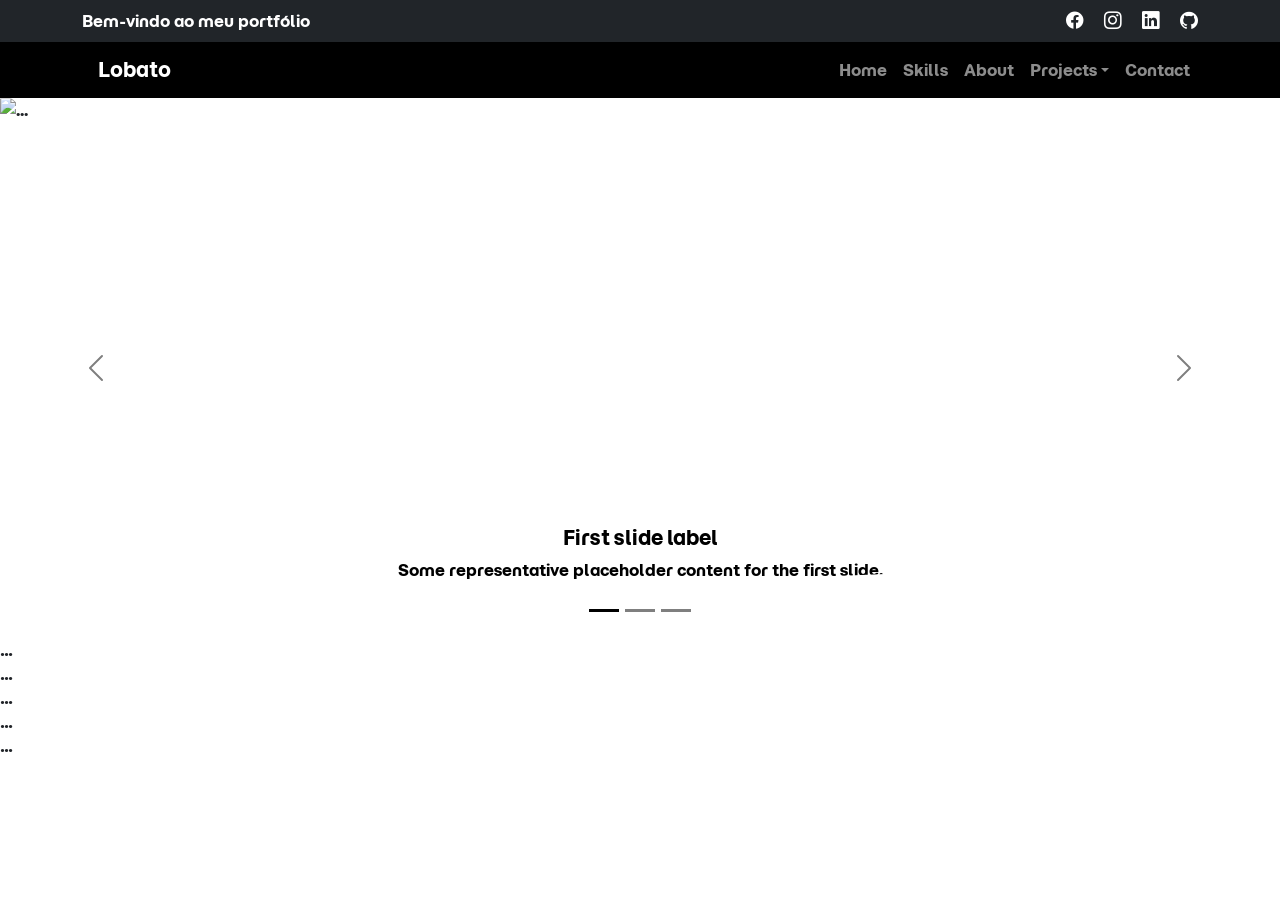
==== index(1).html @ 443a3e99 "melhoramento site" ====
<!doctype html>
<html lang="en">
  <head>
    <title>My Portfolio</title>
    <!-- Required meta tags -->
    <meta charset="utf-8" />
    <meta
      name="viewport"
      content="width=device-width, initial-scale=1, shrink-to-fit=no"
    />

    <!-- Bootstrap CSS -->
    <link
      href="https://cdn.jsdelivr.net/npm/bootstrap@5.3.3/dist/css/bootstrap.min.css"
      rel="stylesheet"
      integrity="sha384-QWTKZyjpPEjISv5WaRU9OFeRpok6YctnYmDr5pNlyT2bRjXh0JMhjY6hW+ALEwIH"
      crossorigin="anonymous"
    />

    <!-- Bootstrap Icons -->
    <link
      rel="stylesheet"
      href="https://cdn.jsdelivr.net/npm/bootstrap-icons@1.11.3/font/bootstrap-icons.min.css"
    />

    <!-- Google Fonts CSS -->
    <link rel="preconnect" href="https://fonts.googleapis.com" />
    <link rel="preconnect" href="https://fonts.gstatic.com" crossorigin />
    <link
      href="https://fonts.googleapis.com/css2?family=Momo+Trust+Display&display=swap"
      rel="stylesheet"
    />

    <!-- Main CSS -->
    <link rel="stylesheet" href="css/main.css" />
  </head>
  <body>
    <header id="topo">
      <!-- barra de topo + navbar -->
      <div class="top-bar bg-dark text-white py-2">
        <div
          class="container d-flex flex-column flex-md-row justify-content-between align-items-center"
        >
          <span>Bem-vindo ao meu portfólio</span>

          <div class="social">
            <a href="#" class="text-white me-3"
              ><i class="bi bi-facebook"></i
            ></a>
            <a href="#" class="text-white me-3"
              ><i class="bi bi-instagram"></i
            ></a>
            <a href="#" class="text-white me-3"
              ><i class="bi bi-linkedin"></i
            ></a>
            <a href="#" class="text-white"><i class="bi bi-github"></i></a>
          </div>
        </div>
      </div>
      <nav class="navbar navbar-expand-lg navbar-dark bg-black">
        <div class="container">
          <!-- Nome à esquerda -->
          <a class="navbar-brand px-3" href="#top">Lobato</a>

          <!-- Botão das 3 linhas (só aparece abaixo de 992px) -->
          <button
            class="navbar-toggler"
            type="button"
            data-bs-toggle="collapse"
            data-bs-target="#menu"
            aria-controls="menu"
            aria-expanded="false"
            aria-label="Abrir menu"
          >
            <div class="bar1"></div>
            <div class="bar2"></div>
            <div class="bar3"></div>
          </button>

          <!-- Entradas do menu -->
          <div class="collapse navbar-collapse" id="menu">
            <ul class="navbar-nav ms-auto">
              <li class="nav-item"><a class="nav-link" href="#top">Home</a></li>
              <li class="nav-item">
                <a class="nav-link" href="#skills">Skills</a>
              </li>
              <li class="nav-item">
                <a class="nav-link" href="#about">About</a>
              </li>

              <!-- Entrada com submenu -->
              <li class="nav-item dropdown">
                <a
                  class="nav-link dropdown-toggle"
                  href="#"
                  role="button"
                  data-bs-toggle="dropdown"
                  aria-expanded="false"
                  >Projects</a
                >
                <ul class="dropdown-menu dropdown-menu-dark">
                  <li><a class="dropdown-item" href="#projects">Web</a></li>
                  <li><a class="dropdown-item" href="#projects">Design</a></li>
                  <li>
                    <a class="dropdown-item" href="#projects">Fotografia</a>
                  </li>
                </ul>
              </li>

              <li class="nav-item">
                <a class="nav-link" href="#contact">Contact</a>
              </li>
            </ul>
          </div>
        </div>
      </nav>
    </header>
    <main>
      <div id="carouselExampleDark" class="carousel carousel-dark slide">
        <div class="carousel-indicators">
          <button
            type="button"
            data-bs-target="#carouselExampleDark"
            data-bs-slide-to="0"
            class="active"
            aria-current="true"
            aria-label="Slide 1"
          ></button>
          <button
            type="button"
            data-bs-target="#carouselExampleDark"
            data-bs-slide-to="1"
            aria-label="Slide 2"
          ></button>
          <button
            type="button"
            data-bs-target="#carouselExampleDark"
            data-bs-slide-to="2"
            aria-label="Slide 3"
          ></button>
        </div>
        <div class="carousel-inner">
          <div class="carousel-item active" data-bs-interval="10000">
            <img src="..." class="d-block w-100" alt="..." />
            <div class="carousel-caption d-none d-md-block">
              <h5>First slide label</h5>
              <p>
                Some representative placeholder content for the first slide.
              </p>
            </div>
          </div>
          <div class="carousel-item" data-bs-interval="2000">
            <img src="..." class="d-block w-100" alt="..." />
            <div class="carousel-caption d-none d-md-block">
              <h5>Second slide label</h5>
              <p>
                Some representative placeholder content for the second slide.
              </p>
            </div>
          </div>
          <div class="carousel-item">
            <img src="..." class="d-block w-100" alt="..." />
            <div class="carousel-caption d-none d-md-block">
              <h5>Third slide label</h5>
              <p>
                Some representative placeholder content for the third slide.
              </p>
            </div>
          </div>
        </div>
        <button
          class="carousel-control-prev"
          type="button"
          data-bs-target="#carouselExampleDark"
          data-bs-slide="prev"
        >
          <span class="carousel-control-prev-icon" aria-hidden="true"></span>
          <span class="visually-hidden">Previous</span>
        </button>
        <button
          class="carousel-control-next"
          type="button"
          data-bs-target="#carouselExampleDark"
          data-bs-slide="next"
        >
          <span class="carousel-control-next-icon" aria-hidden="true"></span>
          <span class="visually-hidden">Next</span>
        </button>
      </div> 
      <section id="skills">…</section>
      <section id="about">…</section>
      <section id="projects">…</section>
      <section id="contact">…</section>
    </main>
    <footer>…</footer>

    <script
      src="https://cdn.jsdelivr.net/npm/bootstrap@5.3.3/dist/js/bootstrap.bundle.min.js"
      integrity="sha384-YvpcrYf0tY3lHB60NNkmXc5s9fDVZLESaAA55NDzOxhy9GkcIdslK1eN7N6jIeHz"
      crossorigin="anonymous"
    ></script>

    <script>
      document.addEventListener("DOMContentLoaded", function () {
        const navbarToggler = document.querySelector(".navbar-toggler");

        if (navbarToggler) {
          navbarToggler.addEventListener("click", function () {
            navbarToggler.classList.toggle("change");
          });
        }
      });
    </script>
  </body>
</html>
---- css/main.css ----
body {
  font-family: "Momo Trust Display", sans-serif;
}

/*animacao barra para 992px*/
.bar1,
.bar2,
.bar3 {
  width: 23px;
  height: 2px;
  margin: 5px;
  background: #2a9134;
  transition: all 0.5s ease;
}

.change .bar1 {
  transform: rotate(-45deg) translate(-5px, 6px);
}

.change .bar2 {
  opacity: 0;
}

.change .bar3 {
  transform: rotate(45deg) translate(-5px, -8px);
}

/*icones redes sociais*/
.social a {
  font-size: 1.1rem;
  transition: color 0.3s; /* CSS3: transição suave */
}

.social a:hover {
  color: #2a9134 !important; /* !important porque o text-white do Bootstrap também usa !important */
}

/*carrossel*/
.carousel-item {
  min-height: 60vh;
  clip-path: polygon(0 0, 100% 0, 100% 85%, 0 95%);
}
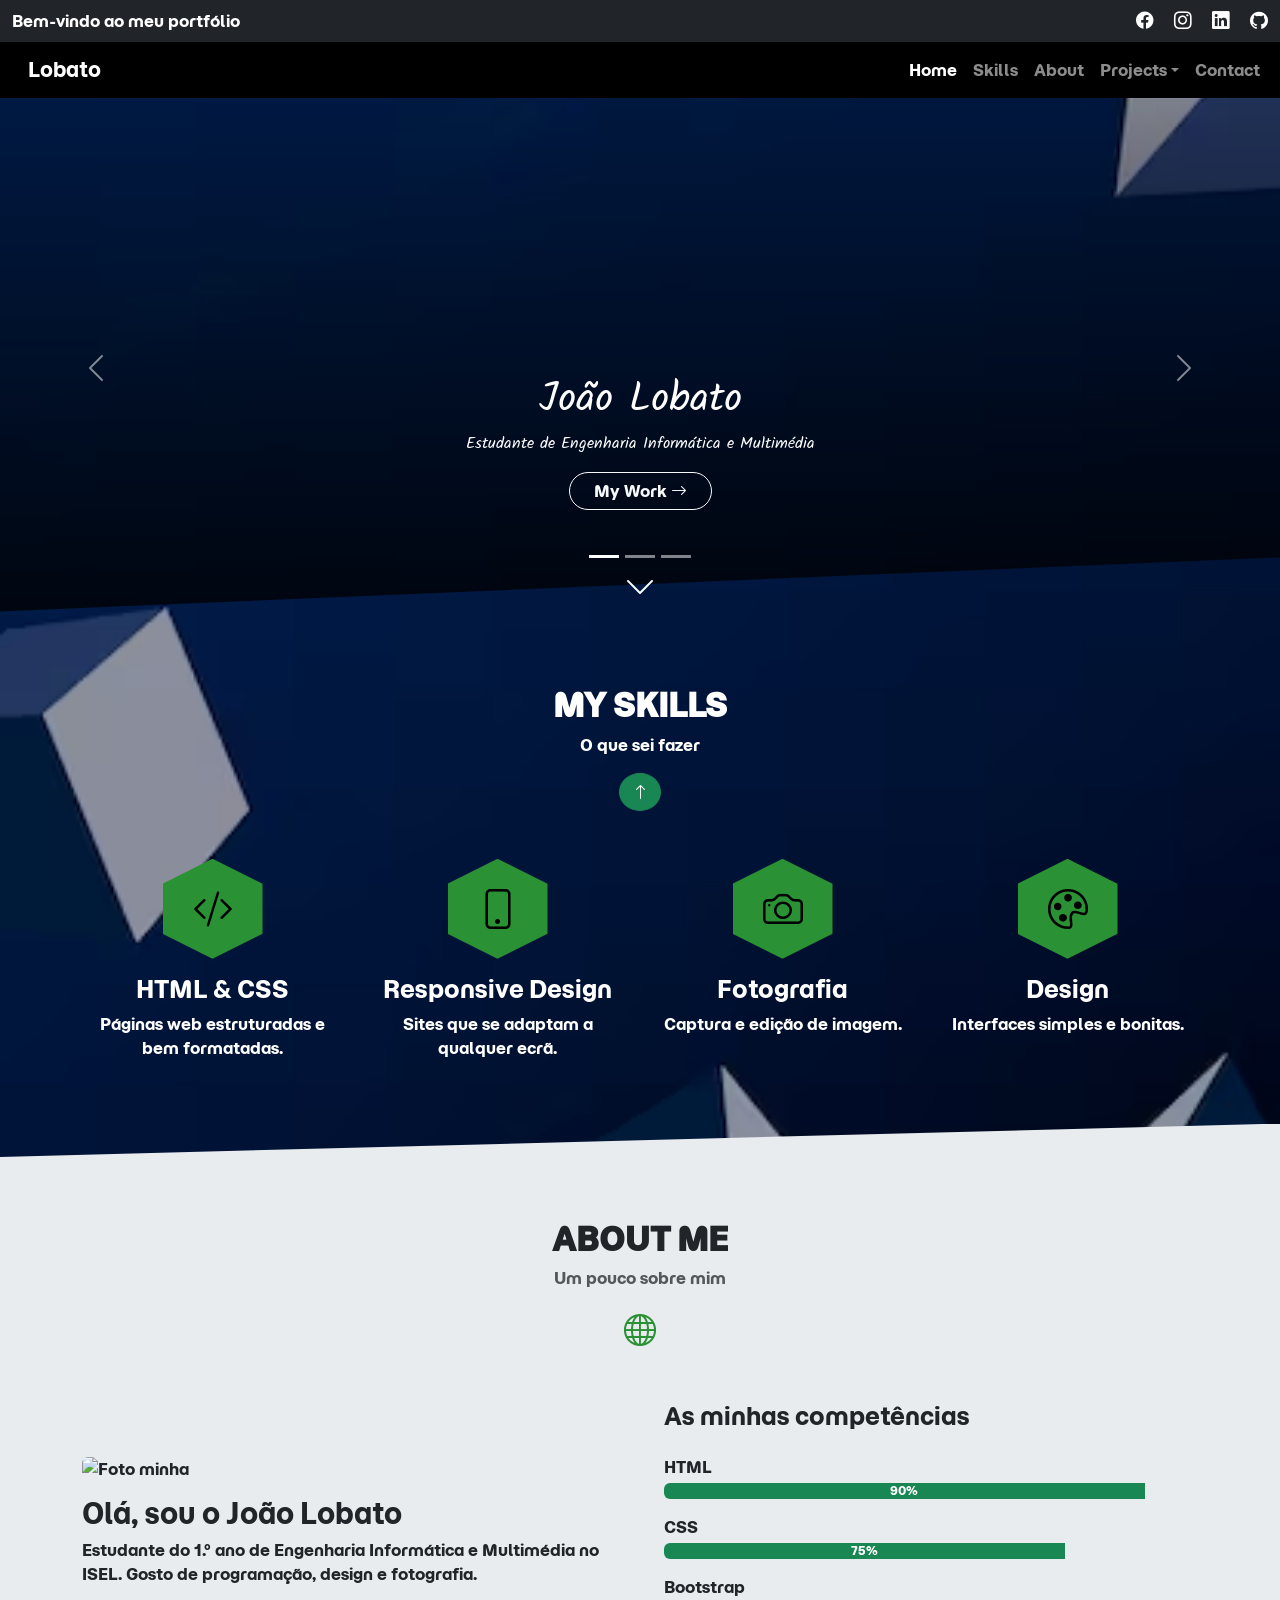
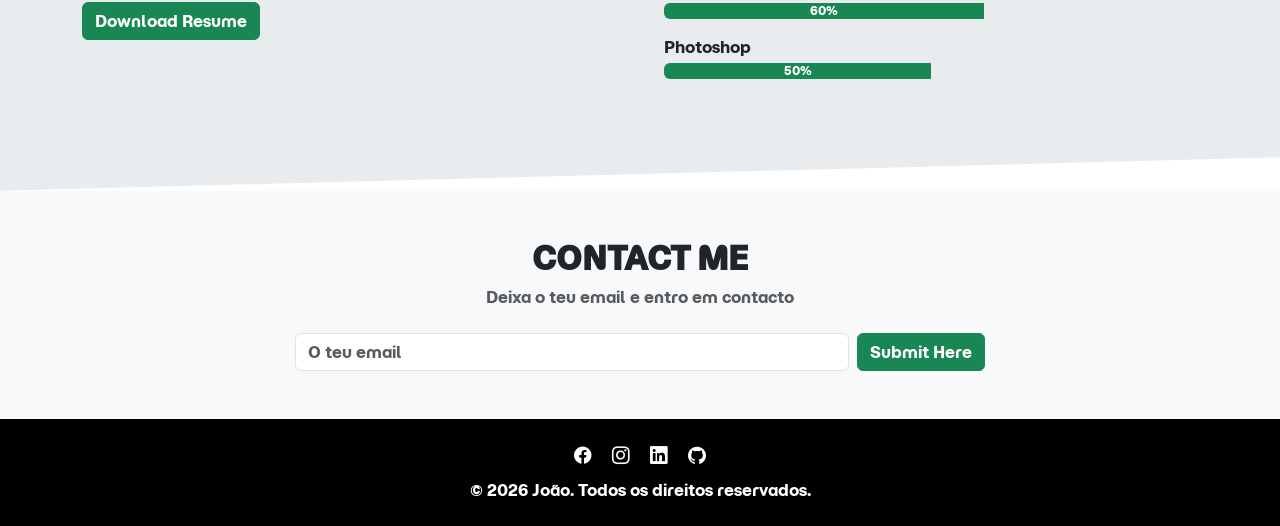
==== commit 060cfff8: "Final State" ====
--- a/index(1).html
+++ b/index(1).html
@@ -30,37 +30,65 @@
       href="https://fonts.googleapis.com/css2?family=Momo+Trust+Display&display=swap"
       rel="stylesheet"
     />
+    <link
+      href="https://fonts.googleapis.com/css2?family=Kalam:wght@400;700&display=swap"
+      rel="stylesheet"
+    />
 
     <!-- Main CSS -->
     <link rel="stylesheet" href="css/main.css" />
   </head>
-  <body>
-    <header id="topo">
+  <!-- Scrollspy: marca no menu a secção onde estás enquanto fazes scroll -->
+  <body
+    data-bs-spy="scroll"
+    data-bs-target="#menu"
+    data-bs-offset="100"
+    tabindex="0"
+  >
+    <header id="top" class="sticky-top">
       <!-- barra de topo + navbar -->
       <div class="top-bar bg-dark text-white py-2">
         <div
-          class="container d-flex flex-column flex-md-row justify-content-between align-items-center"
+          class="container-fluid d-flex flex-column flex-md-row justify-content-between align-items-center"
         >
           <span>Bem-vindo ao meu portfólio</span>
 
           <div class="social">
-            <a href="#" class="text-white me-3"
+            <a
+              href="https://www.facebook.com/?locale=pt_PT"
+              class="text-white me-3"
+              target="_blank"
+              rel="noopener"
               ><i class="bi bi-facebook"></i
             ></a>
-            <a href="#" class="text-white me-3"
+            <a
+              href="https://www.instagram.com/"
+              class="text-white me-3"
+              target="_blank"
+              rel="noopener"
               ><i class="bi bi-instagram"></i
             ></a>
-            <a href="#" class="text-white me-3"
+            <a
+              href="https://www.linkedin.com/"
+              class="text-white me-3"
+              target="_blank"
+              rel="noopener"
               ><i class="bi bi-linkedin"></i
             ></a>
-            <a href="#" class="text-white"><i class="bi bi-github"></i></a>
+            <a
+              href="https://github.com/"
+              class="text-white"
+              target="_blank"
+              rel="noopener"
+              ><i class="bi bi-github"></i
+            ></a>
           </div>
         </div>
       </div>
       <nav class="navbar navbar-expand-lg navbar-dark bg-black">
-        <div class="container">
+        <div class="container-fluid">
           <!-- Nome à esquerda -->
-          <a class="navbar-brand px-3" href="#top">Lobato</a>
+          <a class="navbar-brand px-3" href="#home">Lobato</a>
 
           <!-- Botão das 3 linhas (só aparece abaixo de 992px) -->
           <button
@@ -80,7 +108,9 @@
           <!-- Entradas do menu -->
           <div class="collapse navbar-collapse" id="menu">
             <ul class="navbar-nav ms-auto">
-              <li class="nav-item"><a class="nav-link" href="#top">Home</a></li>
+              <li class="nav-item">
+                <a class="nav-link" href="#home">Home</a>
+              </li>
               <li class="nav-item">
                 <a class="nav-link" href="#skills">Skills</a>
               </li>
@@ -98,15 +128,23 @@
                   aria-expanded="false"
                   >Projects</a
                 >
-                <ul class="dropdown-menu dropdown-menu-dark">
-                  <li><a class="dropdown-item" href="#projects">Web</a></li>
-                  <li><a class="dropdown-item" href="#projects">Design</a></li>
+                <ul class="dropdown-menu">
                   <li>
-                    <a class="dropdown-item" href="#projects">Fotografia</a>
+                    <a class="dropdown-item" href="MensagemDaEsperanca.html"
+                      >Mensagem da Esperança</a
+                    >
+                  </li>
+                  <li>
+                    <a class="dropdown-item" href="Projects.html">Project 2</a>
+                  </li>
+                  <li><hr class="dropdown-divider" /></li>
+                  <li>
+                    <a class="dropdown-item" href="Projects.html"
+                      >See More...</a
+                    >
                   </li>
                 </ul>
               </li>
-
               <li class="nav-item">
                 <a class="nav-link" href="#contact">Contact</a>
               </li>
@@ -116,83 +154,235 @@
       </nav>
     </header>
     <main>
-      <div id="carouselExampleDark" class="carousel carousel-dark slide">
-        <div class="carousel-indicators">
+      <!-- Secção do carrossel (id="home" para o Scrollspy marcar o Home) -->
+      <section id="home">
+        <div id="carousel" class="carousel slide">
+          <div class="carousel-indicators">
+            <button
+              type="button"
+              data-bs-target="#carousel"
+              data-bs-slide-to="0"
+              class="active"
+              aria-current="true"
+              aria-label="Slide 1"
+            ></button>
+            <button
+              type="button"
+              data-bs-target="#carousel"
+              data-bs-slide-to="1"
+              aria-label="Slide 2"
+            ></button>
+            <button
+              type="button"
+              data-bs-target="#carousel"
+              data-bs-slide-to="2"
+              aria-label="Slide 3"
+            ></button>
+          </div>
+          <div class="carousel-inner">
+            <div class="carousel-item active" data-bs-interval="10000">
+              <img src="" class="d-block w-100" alt="" />
+              <div class="carousel-caption d-none d-md-block">
+                <h1>João Lobato</h1>
+                <p>Estudante de Engenharia Informática e Multimédia</p>
+                <a
+                  href="Projects.html"
+                  class="btn btn-outline-light btn-work rounded-pill px-4"
+                >
+                  My Work <i class="bi bi-arrow-right"></i>
+                </a>
+              </div>
+            </div>
+            <div class="carousel-item" data-bs-interval="2000">
+              <img src="" class="d-block w-100" alt="" />
+              <div class="carousel-caption d-none d-md-block">
+                <h1>Programação e Web Design</h1>
+                <p>Sites modernos e responsivos</p>
+                <a
+                  href="Projects.html"
+                  class="btn btn-outline-light btn-work rounded-pill px-4"
+                >
+                  My Work <i class="bi bi-arrow-right"></i>
+                </a>
+              </div>
+            </div>
+            <div class="carousel-item">
+              <img src="" class="d-block w-100" alt="" />
+              <div class="carousel-caption d-none d-md-block">
+                <h1>Fotografia e Design</h1>
+                <p>Projetos criativos</p>
+                <a
+                  href="Projects.html"
+                  class="btn btn-outline-light btn-work rounded-pill px-4"
+                >
+                  My Work <i class="bi bi-arrow-right"></i>
+                </a>
+              </div>
+            </div>
+            <a href="#skills" class="seta-scroll"
+              ><i class="bi bi-chevron-down"></i
+            ></a>
+          </div>
           <button
+            class="carousel-control-prev"
             type="button"
-            data-bs-target="#carouselExampleDark"
-            data-bs-slide-to="0"
-            class="active"
-            aria-current="true"
-            aria-label="Slide 1"
-          ></button>
+            data-bs-target="#carousel"
+            data-bs-slide="prev"
+          >
+            <span class="carousel-control-prev-icon" aria-hidden="true"></span>
+            <span class="visually-hidden">Previous</span>
+          </button>
           <button
+            class="carousel-control-next"
             type="button"
-            data-bs-target="#carouselExampleDark"
-            data-bs-slide-to="1"
-            aria-label="Slide 2"
-          ></button>
-          <button
-            type="button"
-            data-bs-target="#carouselExampleDark"
-            data-bs-slide-to="2"
-            aria-label="Slide 3"
-          ></button>
-        </div>
-        <div class="carousel-inner">
-          <div class="carousel-item active" data-bs-interval="10000">
-            <img src="..." class="d-block w-100" alt="..." />
-            <div class="carousel-caption d-none d-md-block">
-              <h5>First slide label</h5>
+            data-bs-target="#carousel"
+            data-bs-slide="next"
+          >
+            <span class="carousel-control-next-icon" aria-hidden="true"></span>
+            <span class="visually-hidden">Next</span>
+          </button>
+        </div>
+      </section>
+      <section id="skills" class="py-5">
+        <div class="container text-center">
+          <!-- Título e subtítulo -->
+          <h2 class="fw-bold">MY SKILLS</h2>
+          <p>O que sei fazer</p>
+
+          <!-- Botão voltar ao topo -->
+          <a href="#home" class="btn btn-success rounded-circle mb-5">
+            <i class="bi bi-arrow-up"></i>
+          </a>
+
+          <!-- Grelha de skills -->
+          <div class="row g-4">
+            <div class="col-12 col-md-6 col-lg-3">
+              <div class="skill-icon mx-auto mb-3">
+                <i class="bi bi-code-slash"></i>
+              </div>
+              <h4>HTML & CSS</h4>
+              <p>Páginas web estruturadas e bem formatadas.</p>
+            </div>
+
+            <div class="col-12 col-md-6 col-lg-3">
+              <div class="skill-icon mx-auto mb-3">
+                <i class="bi bi-phone"></i>
+              </div>
+              <h4>Responsive Design</h4>
+              <p>Sites que se adaptam a qualquer ecrã.</p>
+            </div>
+
+            <div class="col-12 col-md-6 col-lg-3">
+              <div class="skill-icon mx-auto mb-3">
+                <i class="bi bi-camera"></i>
+              </div>
+              <h4>Fotografia</h4>
+              <p>Captura e edição de imagem.</p>
+            </div>
+
+            <div class="col-12 col-md-6 col-lg-3">
+              <div class="skill-icon mx-auto mb-3">
+                <i class="bi bi-palette"></i>
+              </div>
+              <h4>Design</h4>
+              <p>Interfaces simples e bonitas.</p>
+            </div>
+          </div>
+        </div>
+      </section>
+      <section id="about" class="about py-5">
+        <div class="container">
+          <!-- Título, subtítulo e globo -->
+          <div class="text-center mb-5">
+            <h2 class="fw-bold">ABOUT ME</h2>
+            <p class="text-muted">Um pouco sobre mim</p>
+            <a href="#home" class="back-top"><i class="bi bi-globe"></i></a>
+          </div>
+
+          <div class="row align-items-center g-5">
+            <!-- Coluna esquerda: foto e texto -->
+            <div class="col-12 col-md-6">
+              <img
+                src="images/eu.jpg"
+                class="img-fluid rounded mb-3"
+                alt="Foto minha"
+              />
+              <h3>Olá, sou o João Lobato</h3>
               <p>
-                Some representative placeholder content for the first slide.
+                Estudante do 1.º ano de Engenharia Informática e Multimédia no
+                ISEL. Gosto de programação, design e fotografia.
               </p>
-            </div>
-          </div>
-          <div class="carousel-item" data-bs-interval="2000">
-            <img src="..." class="d-block w-100" alt="..." />
-            <div class="carousel-caption d-none d-md-block">
-              <h5>Second slide label</h5>
-              <p>
-                Some representative placeholder content for the second slide.
-              </p>
-            </div>
-          </div>
-          <div class="carousel-item">
-            <img src="..." class="d-block w-100" alt="..." />
-            <div class="carousel-caption d-none d-md-block">
-              <h5>Third slide label</h5>
-              <p>
-                Some representative placeholder content for the third slide.
-              </p>
-            </div>
-          </div>
-        </div>
-        <button
-          class="carousel-control-prev"
-          type="button"
-          data-bs-target="#carouselExampleDark"
-          data-bs-slide="prev"
-        >
-          <span class="carousel-control-prev-icon" aria-hidden="true"></span>
-          <span class="visually-hidden">Previous</span>
-        </button>
-        <button
-          class="carousel-control-next"
-          type="button"
-          data-bs-target="#carouselExampleDark"
-          data-bs-slide="next"
-        >
-          <span class="carousel-control-next-icon" aria-hidden="true"></span>
-          <span class="visually-hidden">Next</span>
-        </button>
-      </div> 
-      <section id="skills">…</section>
-      <section id="about">…</section>
-      <section id="projects">…</section>
-      <section id="contact">…</section>
+              <a href="#" class="btn btn-success btn-work">Download Resume</a>
+            </div>
+
+            <!-- Coluna direita: barras de progresso -->
+            <div class="col-12 col-md-6">
+              <h4 class="mb-4">As minhas competências</h4>
+
+              <p class="mb-1">HTML</p>
+              <div class="progress mb-3">
+                <div class="progress-bar bg-success" style="width: 90%">
+                  90%
+                </div>
+              </div>
+
+              <p class="mb-1">CSS</p>
+              <div class="progress mb-3">
+                <div class="progress-bar bg-success" style="width: 75%">
+                  75%
+                </div>
+              </div>
+
+              <p class="mb-1">Bootstrap</p>
+              <div class="progress mb-3">
+                <div class="progress-bar bg-success" style="width: 60%">
+                  60%
+                </div>
+              </div>
+
+              <p class="mb-1">Photoshop</p>
+              <div class="progress mb-3">
+                <div class="progress-bar bg-success" style="width: 50%">
+                  50%
+                </div>
+              </div>
+            </div>
+          </div>
+        </div>
+      </section>
+      <section id="contact" class="py-5 bg-light">
+        <div class="container text-center">
+          <h2 class="fw-bold">CONTACT ME</h2>
+          <p class="text-muted mb-4">Deixa o teu email e entro em contacto</p>
+
+          <form class="row justify-content-center g-2">
+            <div class="col-12 col-md-6">
+              <input
+                type="email"
+                class="form-control"
+                placeholder="O teu email"
+                required
+              />
+            </div>
+            <div class="col-12 col-md-auto">
+              <button type="submit" class="btn btn-success btn-submit w-100">
+                Submit Here
+              </button>
+            </div>
+          </form>
+        </div>
+      </section>
     </main>
-    <footer>…</footer>
+
+    <footer class="bg-black text-white text-center py-4">
+      <div class="social mb-2">
+        <a href="#" class="text-white me-3"><i class="bi bi-facebook"></i></a>
+        <a href="#" class="text-white me-3"><i class="bi bi-instagram"></i></a>
+        <a href="#" class="text-white me-3"><i class="bi bi-linkedin"></i></a>
+        <a href="#" class="text-white"><i class="bi bi-github"></i></a>
+      </div>
+      <p class="mb-0">&copy; 2026 João. Todos os direitos reservados.</p>
+    </footer>
 
     <script
       src="https://cdn.jsdelivr.net/npm/bootstrap@5.3.3/dist/js/bootstrap.bundle.min.js"
--- a/css/main.css
+++ b/css/main.css
@@ -40,3 +40,194 @@
   min-height: 60vh;
   clip-path: polygon(0 0, 100% 0, 100% 85%, 0 95%);
 }
+
+.carousel-item::before {
+  content: "";
+  position: absolute;
+  inset: 0;
+  background: linear-gradient(to top, rgba(0,0,0,0.8), rgba(0,0,0,0.1));
+  z-index: 1;
+}
+
+.carousel-caption {
+  z-index: 2;
+  bottom: 20%;;
+}
+
+/* Só o título */
+.carousel-caption h1 {
+  font-family: "Kalam", cursive;
+}
+
+/* Só a frase */
+.carousel-caption p {
+  font-family: "Kalam", cursive;
+}
+
+@keyframes aparecer {
+  from { opacity: 0; transform: translateY(30px); }
+  to   { opacity: 1; transform: translateY(0); }
+}
+
+/* Escondido por defeito, incluindo durante a transição */
+.carousel-caption {
+  opacity: 0;
+}
+
+/* Só aparece quando o slide já está ativo */
+.carousel-item.active .carousel-caption {
+  animation: aparecer 1s ease 0.2s both;
+}
+
+/* Sobe os tracinhos */
+.carousel-indicators {
+  bottom: 10%;
+}
+
+.seta-scroll {
+  position: absolute;
+  bottom: 5%;
+  left: 50%;
+  transform: translateX(-50%);
+  z-index: 3;
+  color: #fff;
+  font-size: 2rem;
+  animation: saltar 2s infinite;
+}
+
+@keyframes saltar {
+  0%, 100% { transform: translate(-50%, 0); }
+  50%      { transform: translate(-50%, 10px); }
+}
+
+.skill-icon {
+  width: 100px;
+  height: 100px;
+  background-color: #2a9134;
+  display: flex; /* centra o ícone dentro do polígono */
+  justify-content: center;
+  align-items: center;
+  font-size: 2.5rem;
+  color: #000; /* ícone preto */
+  clip-path: polygon(
+    50% 0%,
+    100% 25%,
+    100% 75%,
+    50% 100%,
+    0% 75%,
+    0% 25%
+  ); /* hexágono */
+  transition: all 0.3s;
+}
+
+.skill-icon:hover {
+  color: #fff; /* ícone fica branco com o rato por cima */
+  background-color: #1e6b26;
+}
+
+/* Fundo cinzento em forma de polígono */
+.about {
+  background-color: #e9ecef;
+  clip-path: polygon(0 5%, 100% 0, 100% 95%, 0 100%);
+  padding-top: 6rem !important;     /* espaço extra para o polígono não cortar o conteúdo */
+  padding-bottom: 6rem !important;
+}
+
+/* Globo verde para voltar ao topo */
+.back-top {
+  font-size: 2rem;
+  color: #2a9134;
+  transition: transform 0.3s;
+}
+
+.back-top:hover {
+  color: #1e6b26;
+  transform: scale(1.2);
+}
+
+/* Contentor da imagem: esconde o que sai para fora quando a imagem cresce */
+.img-wrap {
+  overflow: hidden;
+  position: relative;
+}
+
+.card-img-top {
+  transition: transform 0.5s, filter 0.5s;
+}
+
+/* Efeito: a imagem aumenta e escurece */
+.card:hover .card-img-top {
+  transform: scale(1.1);
+  filter: brightness(60%);
+}
+
+/* Camada verde transparente por cima da imagem */
+.img-wrap::after {
+  content: "";
+  position: absolute;
+  inset: 0;                         /* ocupa toda a imagem */
+  background-color: rgba(42, 145, 52, 0.4);
+  opacity: 0;
+  transition: opacity 0.5s;
+}
+
+.card:hover .img-wrap::after {
+  opacity: 1;
+}
+
+.btn-submit {
+  transition: background-color 0.3s;
+}
+
+.btn-submit:hover {
+  background-color: #000;
+  border-color: #000;
+}
+
+body {
+  background-image: url("../images/imagem-fundo.png");
+  background-size: cover;          /* a imagem cobre o ecrã todo */
+  background-position: center;     /* centrada */
+  background-repeat: no-repeat;    /* não se repete em mosaico */
+  background-attachment: fixed;    /* fica parada enquanto fazes scroll */
+}
+
+#skills,
+#projects {
+  color: #ffffff;   /* troca pela cor que quiseres */
+}
+
+/* ===== Página Mensagem da Esperança ===== */
+
+/* Fundo semitransparente, para o texto se ler bem por cima da imagem fixa do body */
+#projeto {
+  background-color: rgba(255, 255, 255, 0.9);
+}
+
+/* Títulos a verde */
+#projeto h2,
+#projeto h3 {
+  color: #2a9134;
+}
+
+/* Cards das duas partes da app */
+#projeto .card {
+  border: none;
+  border-top: 4px solid #2a9134;
+  transition: transform 0.3s;
+}
+
+#projeto .card:hover {
+  transform: translateY(-5px);
+}
+
+/* Espaço entre os pontos das listas */
+#projeto li {
+  margin-bottom: 0.5rem;
+}
+
+.card-img-top {
+  height: 250px;
+  object-fit: cover;
+  object-position: top;
+}
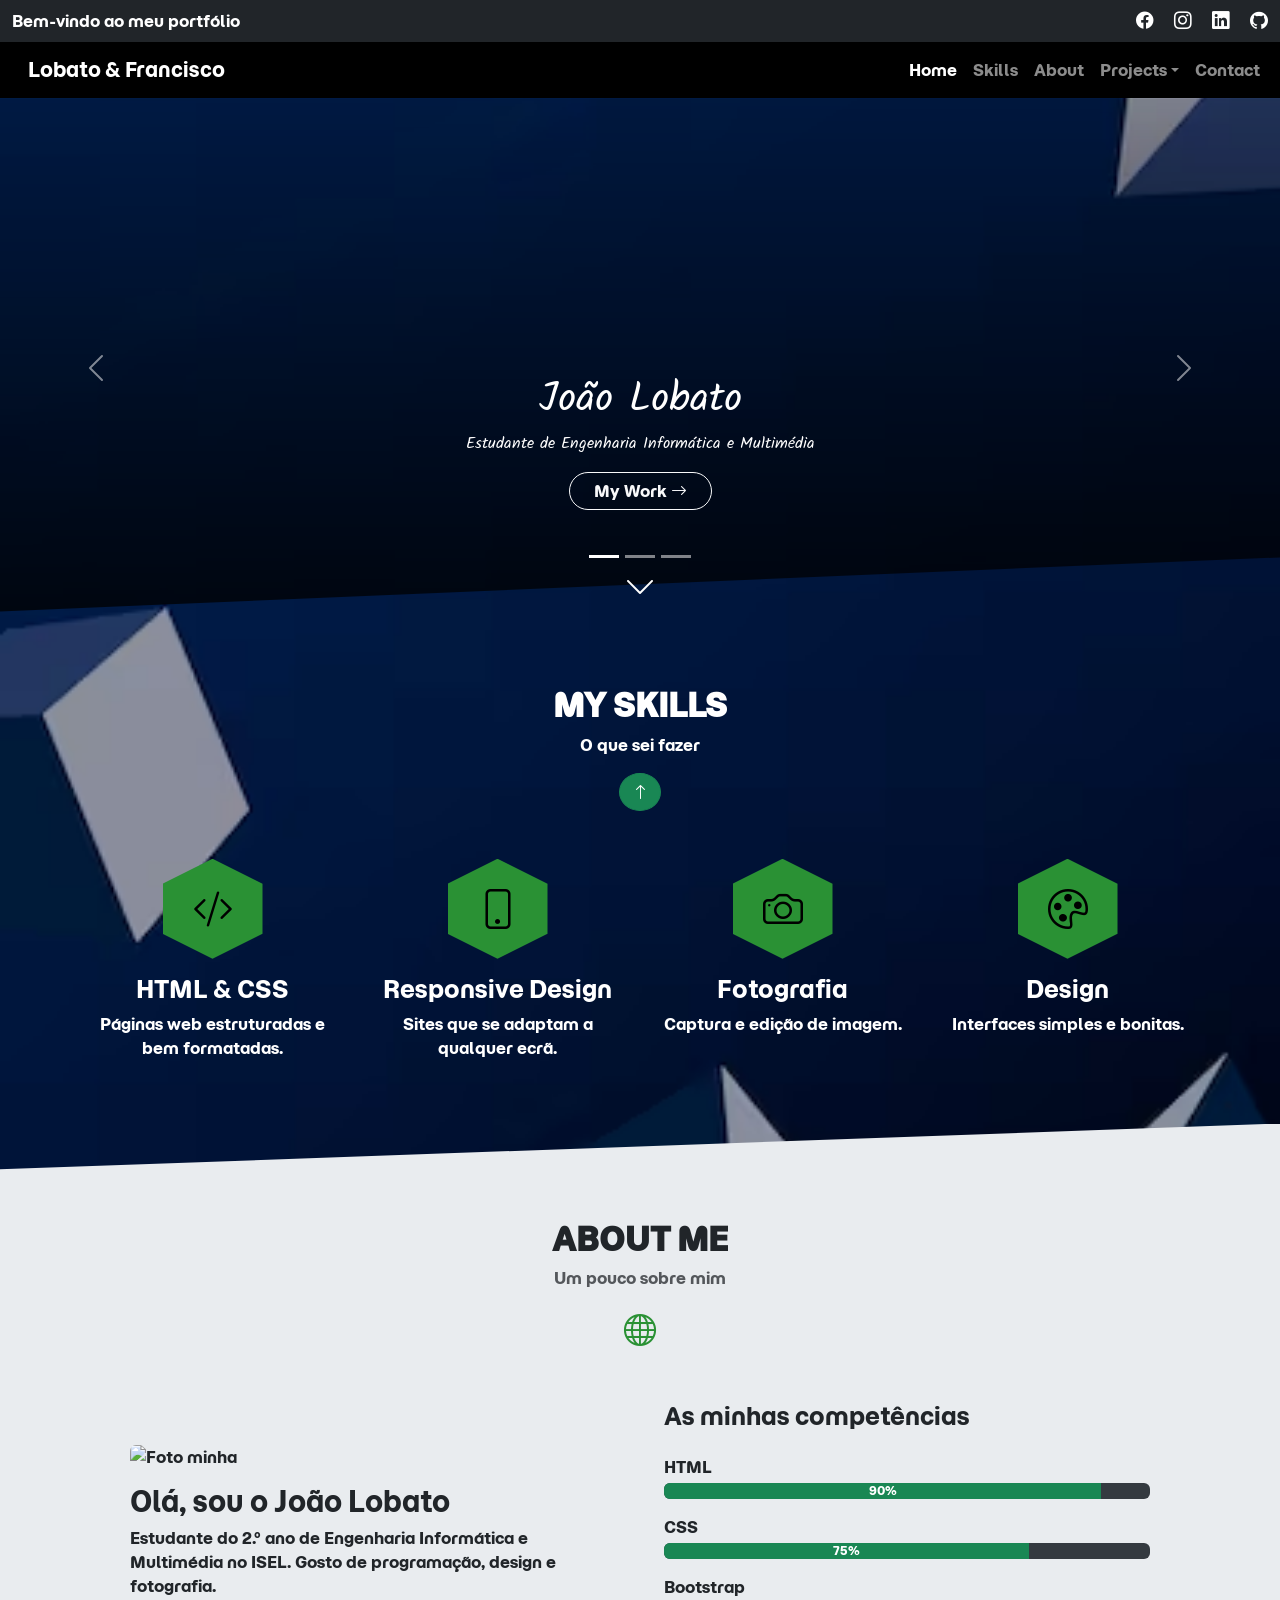
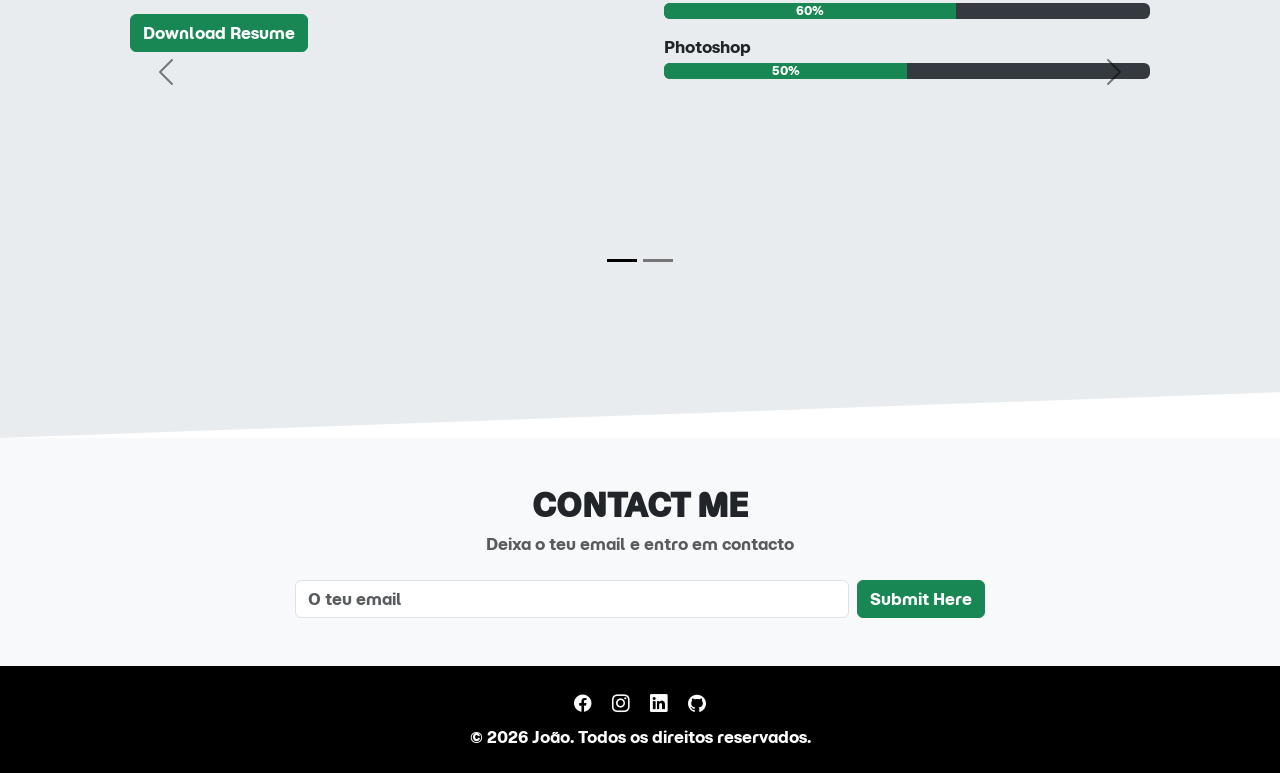
==== commit 1e57ace1: "Final" ====
--- a/index(1).html
+++ b/index(1).html
@@ -88,7 +88,7 @@
       <nav class="navbar navbar-expand-lg navbar-dark bg-black">
         <div class="container-fluid">
           <!-- Nome à esquerda -->
-          <a class="navbar-brand px-3" href="#home">Lobato</a>
+          <a class="navbar-brand px-3" href="#home">Lobato & Francisco</a>
 
           <!-- Botão das 3 linhas (só aparece abaixo de 992px) -->
           <button
@@ -128,14 +128,16 @@
                   aria-expanded="false"
                   >Projects</a
                 >
-                <ul class="dropdown-menu">
+                <ul class="dropdown-menu dropdown-menu-end">
                   <li>
                     <a class="dropdown-item" href="MensagemDaEsperanca.html"
                       >Mensagem da Esperança</a
                     >
                   </li>
                   <li>
-                    <a class="dropdown-item" href="Projects.html">Project 2</a>
+                    <a class="dropdown-item" href="NixOS.html"
+                      >Configuração do NixOS</a
+                    >
                   </li>
                   <li><hr class="dropdown-divider" /></li>
                   <li>
@@ -209,8 +211,8 @@
             <div class="carousel-item">
               <img src="" class="d-block w-100" alt="" />
               <div class="carousel-caption d-none d-md-block">
-                <h1>Fotografia e Design</h1>
-                <p>Projetos criativos</p>
+                <h1>Francisco Vasconcelos</h1>
+                <p>Estudante de Engenharia Informática e Multimédia</p>
                 <a
                   href="Projects.html"
                   class="btn btn-outline-light btn-work rounded-pill px-4"
@@ -292,61 +294,166 @@
       </section>
       <section id="about" class="about py-5">
         <div class="container">
-          <!-- Título, subtítulo e globo -->
+          <!-- Título, subtítulo e globo (fica igual, fora do carrossel) -->
           <div class="text-center mb-5">
             <h2 class="fw-bold">ABOUT ME</h2>
             <p class="text-muted">Um pouco sobre mim</p>
             <a href="#home" class="back-top"><i class="bi bi-globe"></i></a>
           </div>
 
-          <div class="row align-items-center g-5">
-            <!-- Coluna esquerda: foto e texto -->
-            <div class="col-12 col-md-6">
-              <img
-                src="images/eu.jpg"
-                class="img-fluid rounded mb-3"
-                alt="Foto minha"
-              />
-              <h3>Olá, sou o João Lobato</h3>
-              <p>
-                Estudante do 1.º ano de Engenharia Informática e Multimédia no
-                ISEL. Gosto de programação, design e fotografia.
-              </p>
-              <a href="#" class="btn btn-success btn-work">Download Resume</a>
-            </div>
-
-            <!-- Coluna direita: barras de progresso -->
-            <div class="col-12 col-md-6">
-              <h4 class="mb-4">As minhas competências</h4>
-
-              <p class="mb-1">HTML</p>
-              <div class="progress mb-3">
-                <div class="progress-bar bg-success" style="width: 90%">
-                  90%
+          <div id="aboutCarousel" class="carousel slide" data-bs-theme="dark">
+            <!-- Indicadores (bolinhas) -->
+            <div class="carousel-indicators">
+              <button
+                type="button"
+                data-bs-target="#aboutCarousel"
+                data-bs-slide-to="0"
+                class="active"
+                aria-current="true"
+                aria-label="Slide 1"
+              ></button>
+              <button
+                type="button"
+                data-bs-target="#aboutCarousel"
+                data-bs-slide-to="1"
+                aria-label="Slide 2"
+              ></button>
+            </div>
+
+            <div class="carousel-inner">
+              <!-- SLIDE 1: tu -->
+              <div class="carousel-item active">
+                <div class="row align-items-center g-5 px-5 pb-5">
+                  <div class="col-12 col-md-6">
+                    <img
+                      src="images/eu.jpg"
+                      class="img-fluid rounded mb-3"
+                      alt="Foto minha"
+                    />
+                    <h3>Olá, sou o João Lobato</h3>
+                    <p>
+                      Estudante do 2.º ano de Engenharia Informática e
+                      Multimédia no ISEL. Gosto de programação, design e
+                      fotografia.
+                    </p>
+                    <a href="#" class="btn btn-success btn-work"
+                      >Download Resume</a
+                    >
+                  </div>
+
+                  <div class="col-12 col-md-6">
+                    <h4 class="mb-4">As minhas competências</h4>
+
+                    <p class="mb-1">HTML</p>
+                    <div class="progress mb-3">
+                      <div class="progress-bar bg-success" style="width: 90%">
+                        90%
+                      </div>
+                    </div>
+
+                    <p class="mb-1">CSS</p>
+                    <div class="progress mb-3">
+                      <div class="progress-bar bg-success" style="width: 75%">
+                        75%
+                      </div>
+                    </div>
+
+                    <p class="mb-1">Bootstrap</p>
+                    <div class="progress mb-3">
+                      <div class="progress-bar bg-success" style="width: 60%">
+                        60%
+                      </div>
+                    </div>
+
+                    <p class="mb-1">Photoshop</p>
+                    <div class="progress mb-3">
+                      <div class="progress-bar bg-success" style="width: 50%">
+                        50%
+                      </div>
+                    </div>
+                  </div>
                 </div>
               </div>
 
-              <p class="mb-1">CSS</p>
-              <div class="progress mb-3">
-                <div class="progress-bar bg-success" style="width: 75%">
-                  75%
+              <!-- SLIDE 2: colega (mesma estrutura, muda só os dados) -->
+              <div class="carousel-item">
+                <div class="row align-items-center g-5 px-5 pb-5">
+                  <div class="col-12 col-md-6">
+                    <img
+                      src="images/colega.jpg"
+                      class="img-fluid rounded mb-3"
+                      alt="Foto do colega"
+                    />
+                    <h3>Olá, sou o Francisco Vasconcelos</h3>
+                    <p>
+                      Estudante do 2.º ano de Engenharia Informática e
+                      Multimédia no ISEL. Gosto de Design, Game Developing.
+                    </p>
+                    <a href="#" class="btn btn-success btn-work"
+                      >Download Resume</a
+                    >
+                  </div>
+
+                  <div class="col-12 col-md-6">
+                    <h4 class="mb-4">As minhas competências</h4>
+
+                    <p class="mb-1">HTML</p>
+                    <div class="progress mb-3">
+                      <div class="progress-bar bg-success" style="width: 80%">
+                        80%
+                      </div>
+                    </div>
+
+                    <p class="mb-1">CSS</p>
+                    <div class="progress mb-3">
+                      <div class="progress-bar bg-success" style="width: 70%">
+                        70%
+                      </div>
+                    </div>
+
+                    <p class="mb-1">Bootstrap</p>
+                    <div class="progress mb-3">
+                      <div class="progress-bar bg-success" style="width: 65%">
+                        65%
+                      </div>
+                    </div>
+
+                    <p class="mb-1">Photoshop</p>
+                    <div class="progress mb-3">
+                      <div class="progress-bar bg-success" style="width: 40%">
+                        40%
+                      </div>
+                    </div>
+                  </div>
                 </div>
               </div>
-
-              <p class="mb-1">Bootstrap</p>
-              <div class="progress mb-3">
-                <div class="progress-bar bg-success" style="width: 60%">
-                  60%
-                </div>
-              </div>
-
-              <p class="mb-1">Photoshop</p>
-              <div class="progress mb-3">
-                <div class="progress-bar bg-success" style="width: 50%">
-                  50%
-                </div>
-              </div>
-            </div>
+            </div>
+
+            <!-- Setas -->
+            <button
+              class="carousel-control-prev"
+              type="button"
+              data-bs-target="#aboutCarousel"
+              data-bs-slide="prev"
+            >
+              <span
+                class="carousel-control-prev-icon"
+                aria-hidden="true"
+              ></span>
+              <span class="visually-hidden">Anterior</span>
+            </button>
+            <button
+              class="carousel-control-next"
+              type="button"
+              data-bs-target="#aboutCarousel"
+              data-bs-slide="next"
+            >
+              <span
+                class="carousel-control-next-icon"
+                aria-hidden="true"
+              ></span>
+              <span class="visually-hidden">Seguinte</span>
+            </button>
           </div>
         </div>
       </section>
--- a/css/main.css
+++ b/css/main.css
@@ -45,13 +45,13 @@
   content: "";
   position: absolute;
   inset: 0;
-  background: linear-gradient(to top, rgba(0,0,0,0.8), rgba(0,0,0,0.1));
+  background: linear-gradient(to top, rgba(0, 0, 0, 0.8), rgba(0, 0, 0, 0.1));
   z-index: 1;
 }
 
 .carousel-caption {
   z-index: 2;
-  bottom: 20%;;
+  bottom: 20%;
 }
 
 /* Só o título */
@@ -65,8 +65,14 @@
 }
 
 @keyframes aparecer {
-  from { opacity: 0; transform: translateY(30px); }
-  to   { opacity: 1; transform: translateY(0); }
+  from {
+    opacity: 0;
+    transform: translateY(30px);
+  }
+  to {
+    opacity: 1;
+    transform: translateY(0);
+  }
 }
 
 /* Escondido por defeito, incluindo durante a transição */
@@ -96,8 +102,13 @@
 }
 
 @keyframes saltar {
-  0%, 100% { transform: translate(-50%, 0); }
-  50%      { transform: translate(-50%, 10px); }
+  0%,
+  100% {
+    transform: translate(-50%, 0);
+  }
+  50% {
+    transform: translate(-50%, 10px);
+  }
 }
 
 .skill-icon {
@@ -129,7 +140,7 @@
 .about {
   background-color: #e9ecef;
   clip-path: polygon(0 5%, 100% 0, 100% 95%, 0 100%);
-  padding-top: 6rem !important;     /* espaço extra para o polígono não cortar o conteúdo */
+  padding-top: 6rem !important; /* espaço extra para o polígono não cortar o conteúdo */
   padding-bottom: 6rem !important;
 }
 
@@ -152,7 +163,9 @@
 }
 
 .card-img-top {
-  transition: transform 0.5s, filter 0.5s;
+  transition:
+    transform 0.5s,
+    filter 0.5s;
 }
 
 /* Efeito: a imagem aumenta e escurece */
@@ -165,7 +178,7 @@
 .img-wrap::after {
   content: "";
   position: absolute;
-  inset: 0;                         /* ocupa toda a imagem */
+  inset: 0; /* ocupa toda a imagem */
   background-color: rgba(42, 145, 52, 0.4);
   opacity: 0;
   transition: opacity 0.5s;
@@ -186,18 +199,18 @@
 
 body {
   background-image: url("../images/imagem-fundo.png");
-  background-size: cover;          /* a imagem cobre o ecrã todo */
-  background-position: center;     /* centrada */
-  background-repeat: no-repeat;    /* não se repete em mosaico */
-  background-attachment: fixed;    /* fica parada enquanto fazes scroll */
+  background-size: cover; /* a imagem cobre o ecrã todo */
+  background-position: center; /* centrada */
+  background-repeat: no-repeat; /* não se repete em mosaico */
+  background-attachment: fixed; /* fica parada enquanto fazes scroll */
 }
 
 #skills,
 #projects {
-  color: #ffffff;   /* troca pela cor que quiseres */
-}
-
-/* ===== Página Mensagem da Esperança ===== */
+  color: #ffffff; /* troca pela cor que quiseres */
+}
+
+/* Página Mensagem da Esperança e Configuração NixOs */
 
 /* Fundo semitransparente, para o texto se ler bem por cima da imagem fixa do body */
 #projeto {
@@ -231,3 +244,18 @@
   object-fit: cover;
   object-position: top;
 }
+
+#aboutCarousel,
+#aboutCarousel .carousel-inner,
+#aboutCarousel .carousel-item {
+  background: none !important;
+  clip-path: none !important;
+  height: auto !important;
+}
+
+#aboutCarousel .carousel-item::before,
+#aboutCarousel .carousel-item::after,
+#aboutCarousel .carousel-inner::before,
+#aboutCarousel .carousel-inner::after {
+  display: none !important;
+}
